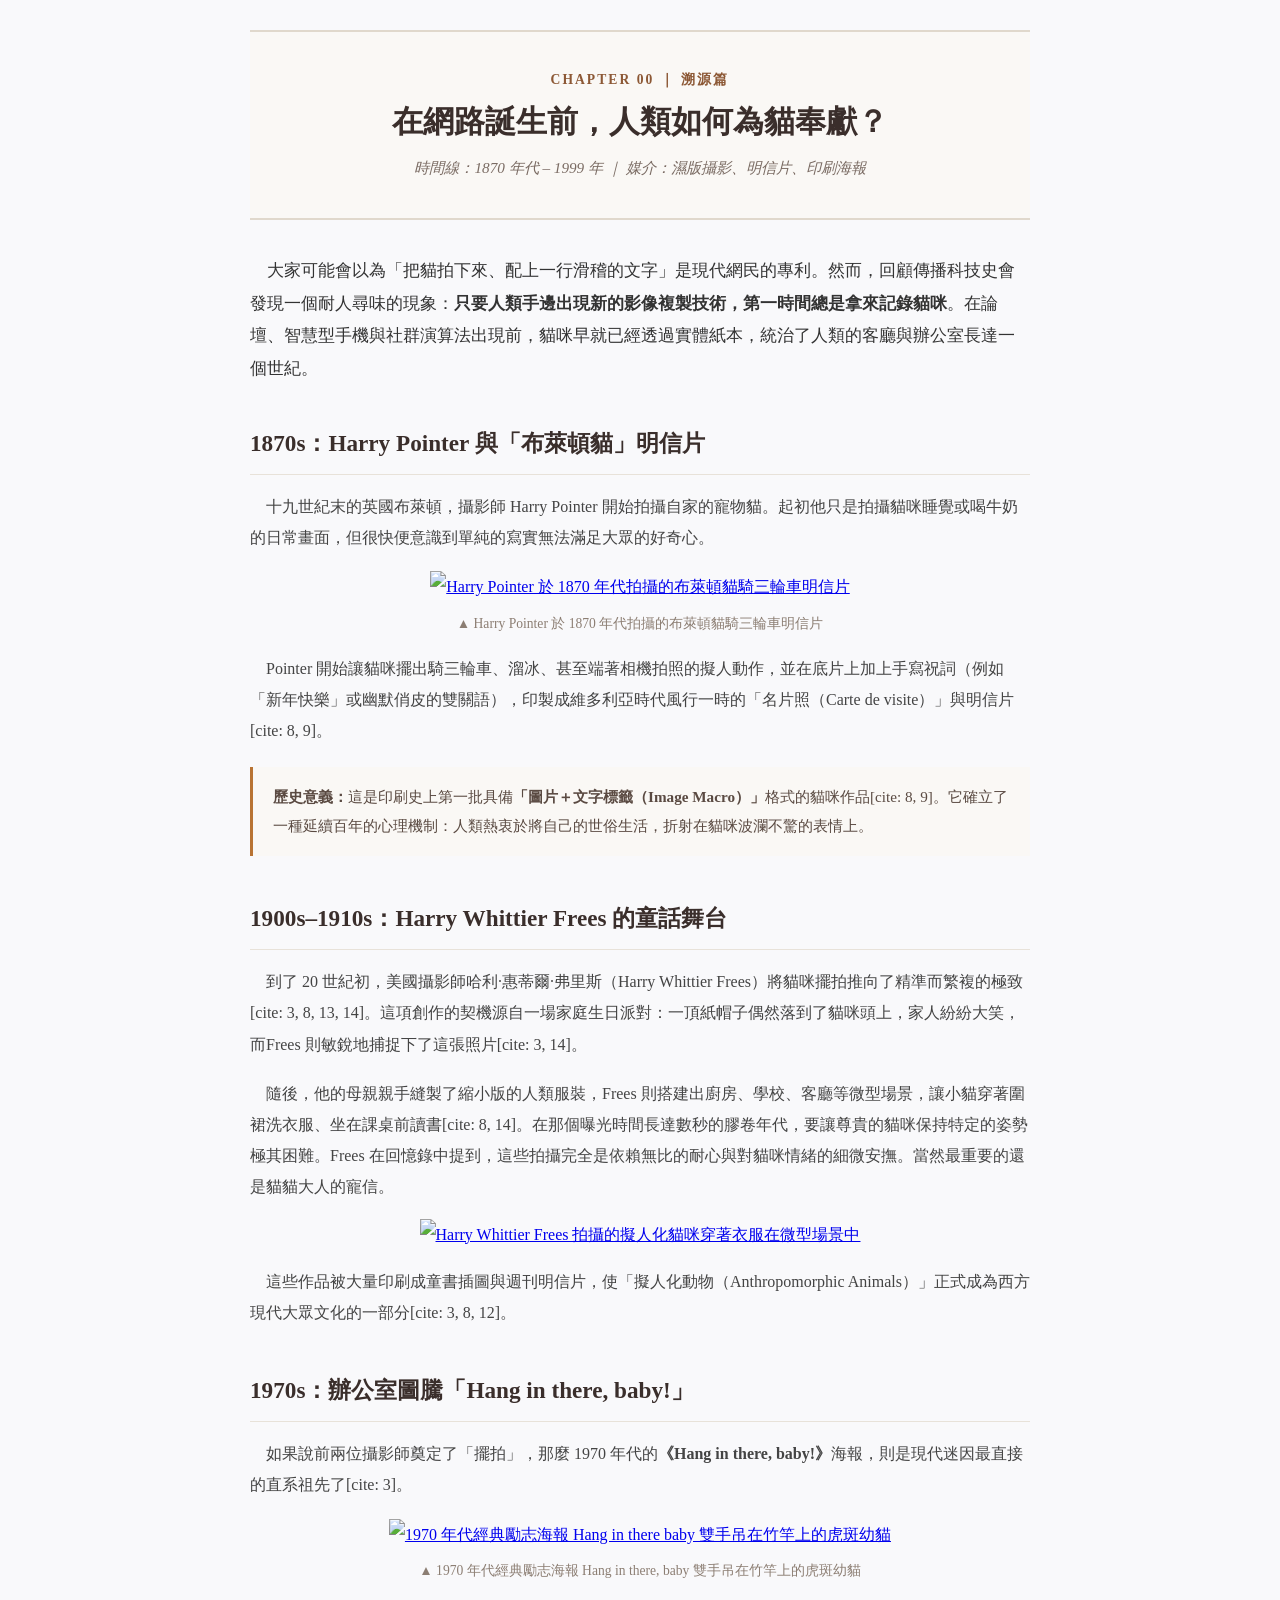
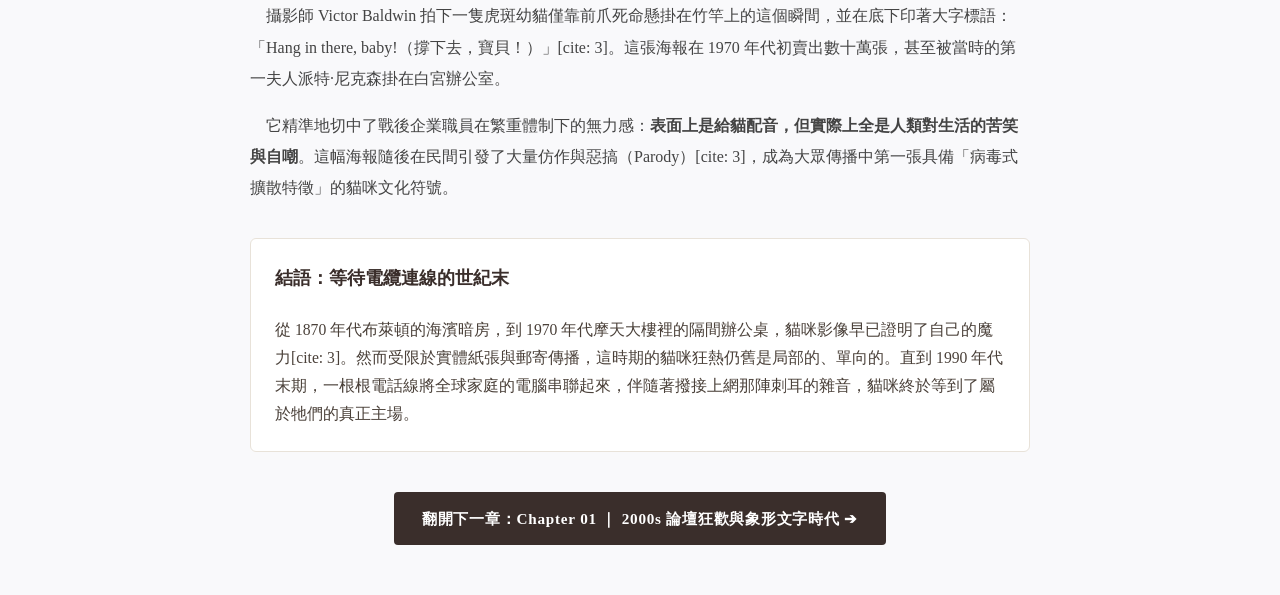
==== chapter-001870-1999.html @ 246f42c7 "feat: 部署貓咪迷因歷史全站至 GitHub Pages 靜態 HTML - 首頁 + 4 章節 + 資料來源共 6 個 HTML 檔案 - 從 Blogger 片段包裝為完整 HTML5 骨架（" ====
<!DOCTYPE html>
<html lang="zh-Hant">
<head>
    <meta charset="UTF-8">
    <meta name="viewport" content="width=device-width, initial-scale=1.0">
    <title>溯源篇（1870–1999） | 貓咪迷因歷史</title>
    <meta name="description" content="在網路誕生前，人類如何為貓奉獻？從維多利亞時期的明信片到1970年代的勵志海報，探索貓咪迷因的史前史。">
    <style>
        body {
            font-family: -apple-system, BlinkMacSystemFont, "Noto Serif TC", "PingFang TC", "Microsoft JhengHei", serif;
            line-height: 1.95;
            color: #2e2e2e;
            max-width: 800px;
            margin: 0 auto;
            padding: 15px 10px;
            background: #f9f9fb;
        }
    </style>
</head>
<body>

<div style="color: #2e2e2e; font-family: -apple-system, BlinkMacSystemFont, &quot;Noto Serif TC&quot;, &quot;PingFang TC&quot;, &quot;Microsoft JhengHei&quot;, serif; line-height: 1.95; margin: 0px auto; max-width: 780px; padding: 15px 10px;">

  <!--章節標頭區-->
  <div style="background-color: #faf8f5; border-bottom: 2px solid rgb(224, 216, 204); border-top: 2px solid rgb(224, 216, 204); margin-bottom: 35px; padding: 35px 20px; text-align: center;">
    <span style="color: #8c5835; display: block; font-size: 0.85rem; font-weight: 700; letter-spacing: 0.15em; margin-bottom: 6px; text-transform: uppercase;">CHAPTER 00 ｜ 溯源篇</span>
    <h1 style="color: #3a2e2b; font-size: 1.95rem; font-weight: 800; line-height: 1.4; margin: 0px 0px 10px;">
      在網路誕生前，人類如何為貓奉獻？
    </h1>
    <p style="color: #7a6b63; font-size: 0.95rem; font-style: italic; margin: 0px;">
      時間線：1870 年代 – 1999 年 ｜ 媒介：濕版攝影、明信片、印刷海報
    </p>
  </div>

  <!--引言-->
  <p style="color: #333333; font-size: 1.05rem; margin-bottom: 24px; text-indent: 1em;">大家可能會以為「把貓拍下來、配上一行滑稽的文字」是現代網民的專利。然而，回顧傳播科技史會發現一個耐人尋味的現象：<strong>只要人類手邊出現新的影像複製技術，第一時間總是拿來記錄貓咪</strong>。在論壇、智慧型手機與社群演算法出現前，貓咪早就已經透過實體紙本，統治了人類的客廳與辦公室長達一個世紀。
  </p>

  <!--區塊一：Harry Pointer-->
  <h2 style="border-bottom: 1px solid rgb(232, 226, 217); color: #3a2e2b; font-size: 1.45rem; margin-bottom: 15px; margin-top: 35px; padding-bottom: 8px;">
    1870s：Harry Pointer 與「布萊頓貓」明信片
  </h2>

  <p style="color: #444444; font-size: 1rem; margin-bottom: 18px; text-indent: 1em;">
    十九世紀末的英國布萊頓，攝影師 Harry Pointer 開始拍攝自家的寵物貓。起初他只是拍攝貓咪睡覺或喝牛奶的日常畫面，但很快便意識到單純的寫實無法滿足大眾的好奇心。
  </p><div class="separator" style="clear: both; text-align: center;"><a href="https://www.photohistory-sussex.co.uk/BtnPointerCat03.jpg" imageanchor="1" style="margin-left: 1em; margin-right: 1em;"><img alt="Harry Pointer 於 1870 年代拍攝的布萊頓貓騎三輪車明信片" border="0" data-original-height="493" data-original-width="301" height="493" src="https://www.photohistory-sussex.co.uk/BtnPointerCat03.jpg" width="301" /></a></div><p style="color: #8c7e73; font-size: 0.85rem; margin-top: 8px; text-align: center;">▲ Harry Pointer 於 1870 年代拍攝的布萊頓貓騎三輪車明信片</p>

  <p style="color: #444444; font-size: 1rem; margin-bottom: 16px; text-indent: 1em;">
    Pointer 開始讓貓咪擺出騎三輪車、溜冰、甚至端著相機拍照的擬人動作，並在底片上加上手寫祝詞（例如「新年快樂」或幽默俏皮的雙關語），印製成維多利亞時代風行一時的「名片照（Carte de visite）」與明信片[cite: 8, 9]。
  </p>

  <div style="background-color: #faf8f5; border-left: 3px solid rgb(184, 115, 51); color: #5a4a42; font-size: 0.95rem; margin: 20px 0px; padding: 15px 20px;">
    <strong>歷史意義：</strong>這是印刷史上第一批具備<strong>「圖片＋文字標籤（Image Macro）」</strong>格式的貓咪作品[cite: 8, 9]。它確立了一種延續百年的心理機制：人類熱衷於將自己的世俗生活，折射在貓咪波瀾不驚的表情上。
  </div>

  <!--區塊二：Harry Whittier Frees-->
  <h2 style="border-bottom: 1px solid rgb(232, 226, 217); color: #3a2e2b; font-size: 1.45rem; margin-bottom: 15px; margin-top: 40px; padding-bottom: 8px;">
    1900s–1910s：Harry Whittier Frees 的童話舞台
  </h2>

  <p style="color: #444444; font-size: 1rem; margin-bottom: 18px; text-indent: 1em;">
    到了 20 世紀初，美國攝影師哈利·惠蒂爾·弗里斯（Harry Whittier Frees）將貓咪擺拍推向了精準而繁複的極致[cite: 3, 8, 13, 14]。這項創作的契機源自一場家庭生日派對：一頂紙帽子偶然落到了貓咪頭上，家人紛紛大笑，而Frees 則敏銳地捕捉下了這張照片[cite: 3, 14]。
  </p>

  <p style="color: #444444; font-size: 1rem; margin-bottom: 16px; text-indent: 1em;">
    隨後，他的母親親手縫製了縮小版的人類服裝，Frees 則搭建出廚房、學校、客廳等微型場景，讓小貓穿著圍裙洗衣服、坐在課桌前讀書[cite: 8, 14]。在那個曝光時間長達數秒的膠卷年代，要讓尊貴的貓咪保持特定的姿勢極其困難。Frees 在回憶錄中提到，這些拍攝完全是依賴無比的耐心與對貓咪情緒的細微安撫。當然最重要的還是貓貓大人的寵信。</p><div class="separator" style="clear: both; text-align: center;"><a href="https://cdn2-digiphoto.techbang.com/system/images/76340/original/c484a9bb37d3f48717db38a33fe26c1b.jpg?1397632180" imageanchor="1" style="margin-left: 1em; margin-right: 1em;"><img alt="Harry Whittier Frees 拍攝的擬人化貓咪穿著衣服在微型場景中" border="0" data-original-height="484" data-original-width="640" height="374" src="https://cdn2-digiphoto.techbang.com/system/images/76340/original/c484a9bb37d3f48717db38a33fe26c1b.jpg?1397632180" width="495" /></a></div>

  <p style="color: #444444; font-size: 1rem; margin-bottom: 18px; text-indent: 1em;">
    這些作品被大量印刷成童書插圖與週刊明信片，使「擬人化動物（Anthropomorphic Animals）」正式成為西方現代大眾文化的一部分[cite: 3, 8, 12]。
  </p>

  <!--區塊三：Hang in there, baby-->
  <h2 style="border-bottom: 1px solid rgb(232, 226, 217); color: #3a2e2b; font-size: 1.45rem; margin-bottom: 15px; margin-top: 40px; padding-bottom: 8px;">
    1970s：辦公室圖騰「Hang in there, baby!」
  </h2>

  <p style="color: #444444; font-size: 1rem; margin-bottom: 18px; text-indent: 1em;">
    如果說前兩位攝影師奠定了「擺拍」，那麼 1970 年代的<strong>《Hang in there, baby!》</strong>海報，則是現代迷因最直接的直系祖先了[cite: 3]。
  </p><div class="separator" style="clear: both; text-align: center;"><a href="https://upload.wikimedia.org/wikipedia/en/9/9d/Hang_In_There_Victor_Baldwin.jpg?utm_source=en.wikipedia.org&amp;utm_campaign=index&amp;utm_content=original" imageanchor="1" style="margin-left: 1em; margin-right: 1em;"><img alt="1970 年代經典勵志海報 Hang in there baby 雙手吊在竹竿上的虎斑幼貓" border="0" data-original-height="389" data-original-width="255" height="389" src="https://upload.wikimedia.org/wikipedia/en/9/9d/Hang_In_There_Victor_Baldwin.jpg?utm_source=en.wikipedia.org&amp;utm_campaign=index&amp;utm_content=original" width="255" /></a></div><p style="color: #8c7e73; font-size: 0.85rem; margin-top: 8px; text-align: center;">▲ 1970 年代經典勵志海報 Hang in there, baby 雙手吊在竹竿上的虎斑幼貓</p>

  <p style="color: #444444; font-size: 1rem; margin-bottom: 16px; text-indent: 1em;">
    攝影師 Victor Baldwin 拍下一隻虎斑幼貓僅靠前爪死命懸掛在竹竿上的這個瞬間，並在底下印著大字標語：「Hang in there, baby!（撐下去，寶貝！）」[cite: 3]。這張海報在 1970 年代初賣出數十萬張，甚至被當時的第一夫人派特·尼克森掛在白宮辦公室。
  </p>

  <p style="color: #444444; font-size: 1rem; margin-bottom: 20px; text-indent: 1em;">
    它精準地切中了戰後企業職員在繁重體制下的無力感：<strong>表面上是給貓配音，但實際上全是人類對生活的苦笑與自嘲</strong>。這幅海報隨後在民間引發了大量仿作與惡搞（Parody）[cite: 3]，成為大眾傳播中第一張具備「病毒式擴散特徵」的貓咪文化符號。
  </p>

  <!--結語與時代轉折-->
  <div style="background-color: white; border-radius: 6px; border: 1px solid rgb(232, 226, 217); margin: 35px 0px; padding: 22px 24px;">
    <h3 style="color: #3a2e2b; font-size: 1.15rem; font-weight: 700; margin-top: 0px;">
      結語：等待電纜連線的世紀末
    </h3>
    <p style="color: #4a4039; font-size: 0.98rem; line-height: 1.8; margin-bottom: 0px;">
      從 1870 年代布萊頓的海濱暗房，到 1970 年代摩天大樓裡的隔間辦公桌，貓咪影像早已證明了自己的魔力[cite: 3]。然而受限於實體紙張與郵寄傳播，這時期的貓咪狂熱仍舊是局部的、單向的。直到 1990 年代末期，一根根電話線將全球家庭的電腦串聯起來，伴隨著撥接上網那陣刺耳的雜音，貓咪終於等到了屬於牠們的真正主場。
    </p>
  </div>

  <!--下一章按鈕-->
  <div style="margin: 40px 0px 20px; text-align: center;">
    <a href="chapter-012000-2009.html" style="background-color: #3a2e2b; border-radius: 4px; color: white; display: inline-block; font-size: 0.95rem; font-weight: 600; letter-spacing: 0.05em; padding: 12px 28px; text-decoration: none;">
      翻開下一章：Chapter 01 ｜ 2000s 論壇狂歡與象形文字時代 ➔
    </a>
  </div>

</div>

</body>
</html>
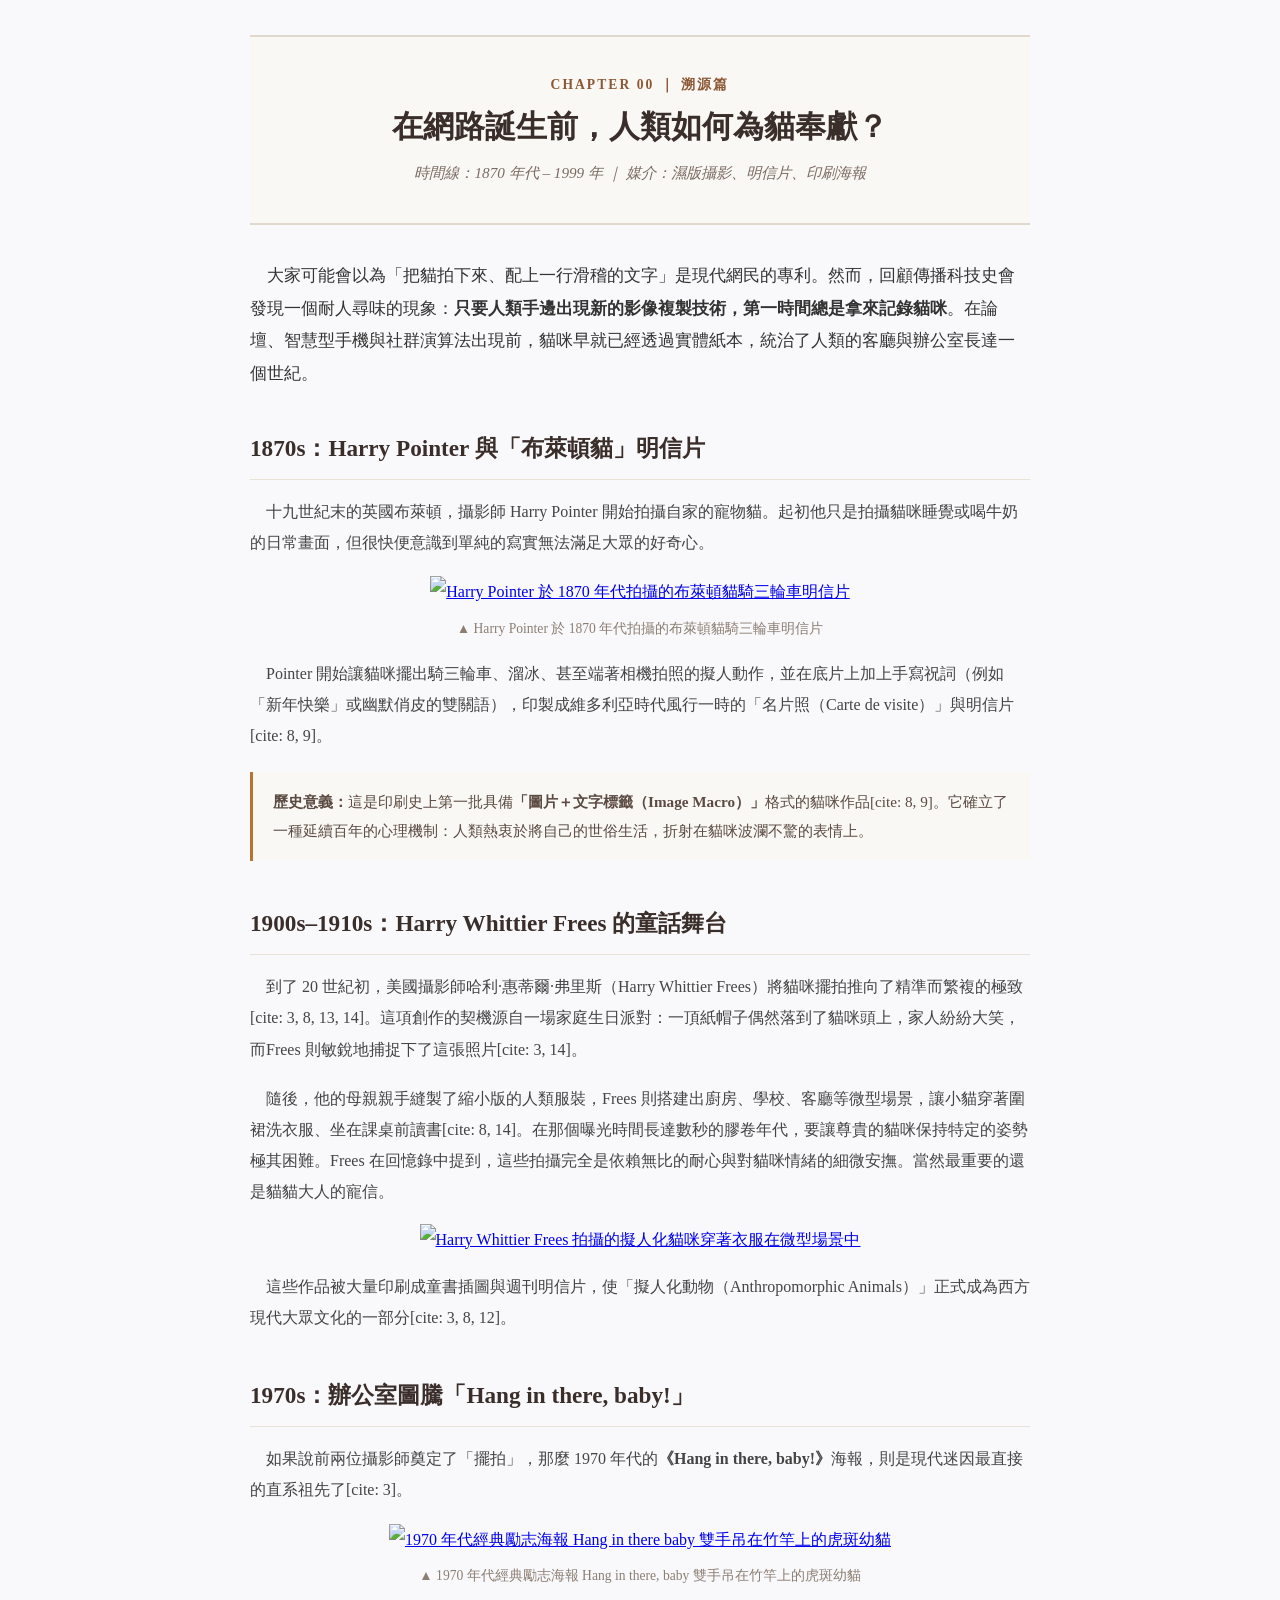
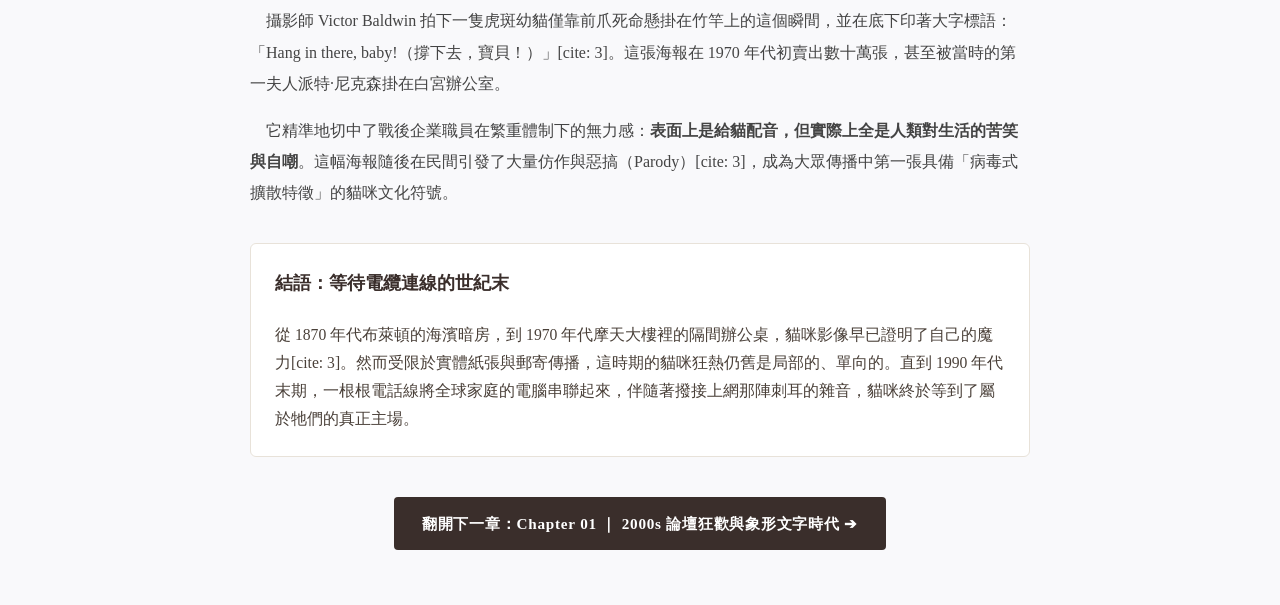
==== commit 1498487e: "refactor: 提取 body 樣式至外部 style.css - 新建 style.css（統一 font-family/line-height/padding 等） - 6 個 HTML 的 " ====
--- a/chapter-001870-1999.html
+++ b/chapter-001870-1999.html
@@ -5,17 +5,7 @@
     <meta name="viewport" content="width=device-width, initial-scale=1.0">
     <title>溯源篇（1870–1999） | 貓咪迷因歷史</title>
     <meta name="description" content="在網路誕生前，人類如何為貓奉獻？從維多利亞時期的明信片到1970年代的勵志海報，探索貓咪迷因的史前史。">
-    <style>
-        body {
-            font-family: -apple-system, BlinkMacSystemFont, "Noto Serif TC", "PingFang TC", "Microsoft JhengHei", serif;
-            line-height: 1.95;
-            color: #2e2e2e;
-            max-width: 800px;
-            margin: 0 auto;
-            padding: 15px 10px;
-            background: #f9f9fb;
-        }
-    </style>
+    <link rel="stylesheet" href="style.css">
 </head>
 <body>
 
--- a/style.css
+++ b/style.css
@@ -0,0 +1,9 @@
+body {
+    font-family: -apple-system, BlinkMacSystemFont, "Noto Serif TC", "PingFang TC", "Microsoft JhengHei", serif;
+    line-height: 1.9;
+    color: #2e2e2e;
+    max-width: 800px;
+    margin: 0 auto;
+    padding: 20px 10px;
+    background: #f9f9fb;
+}
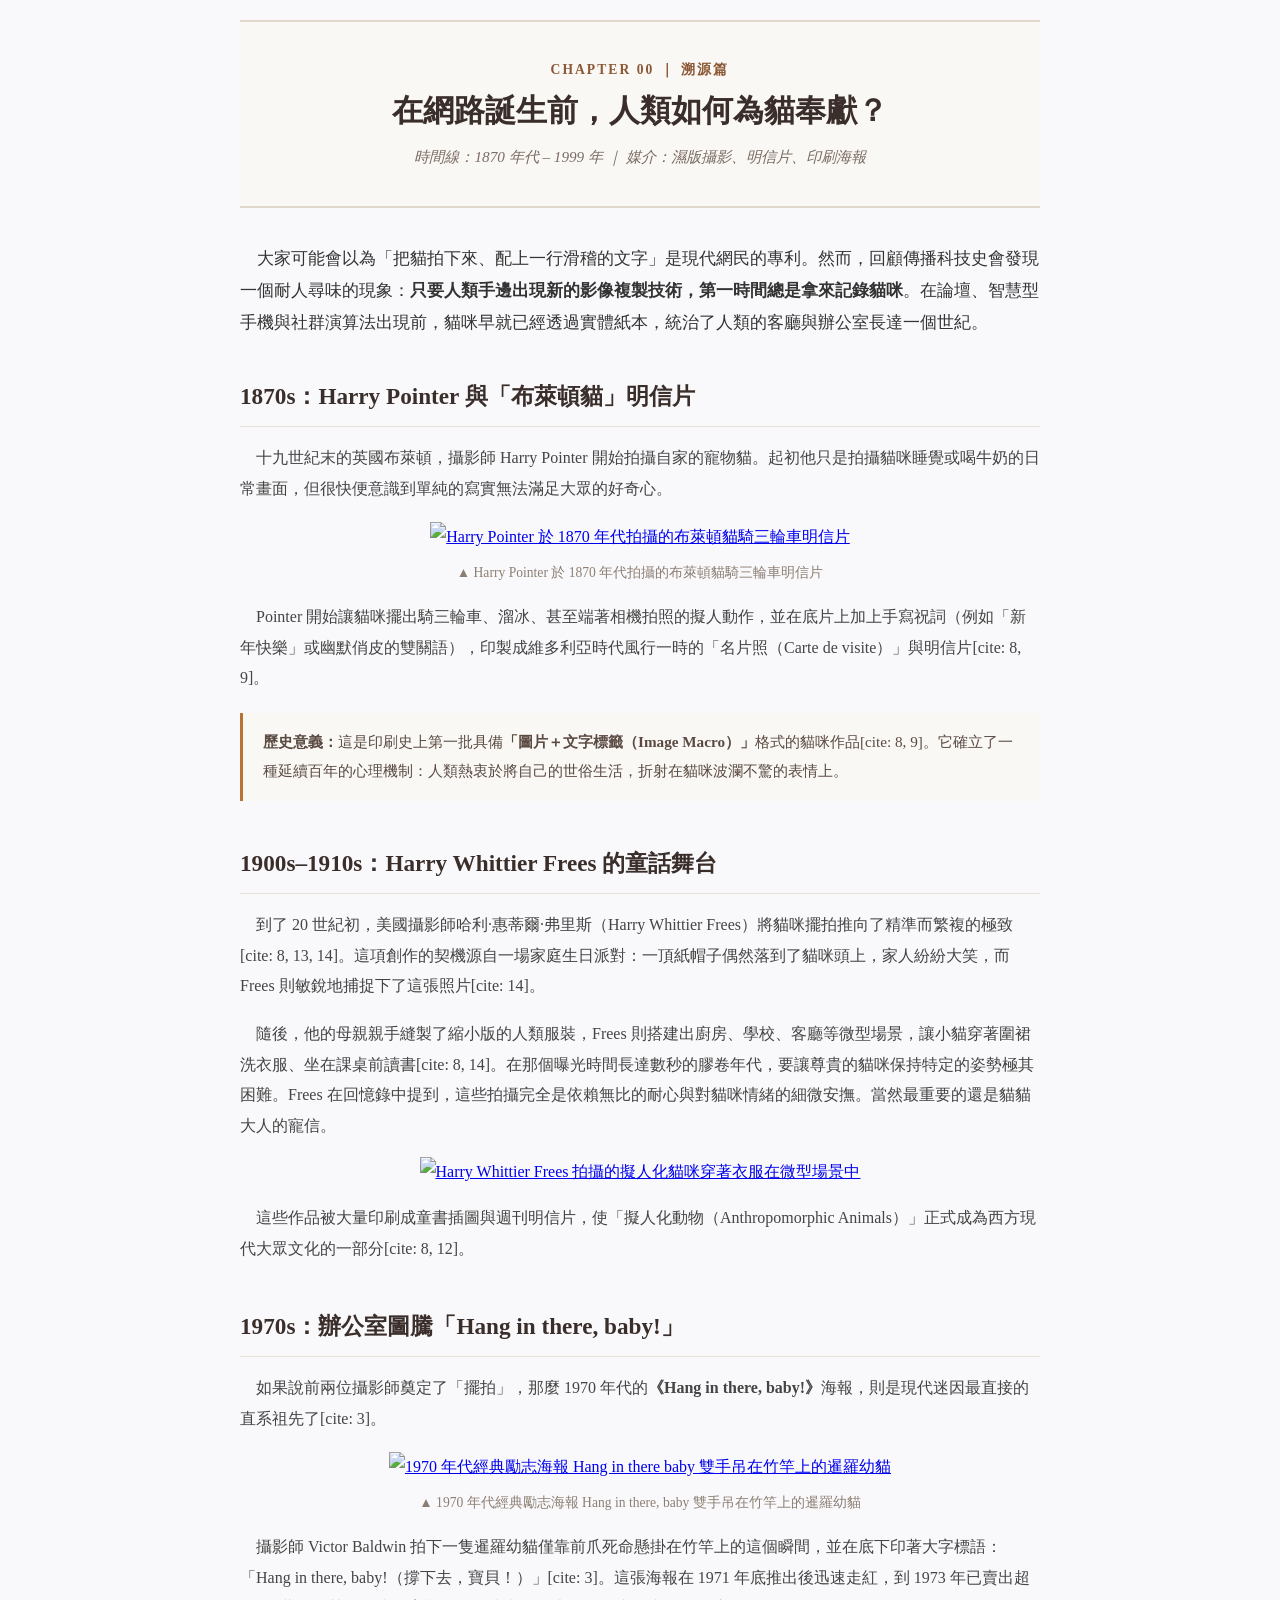
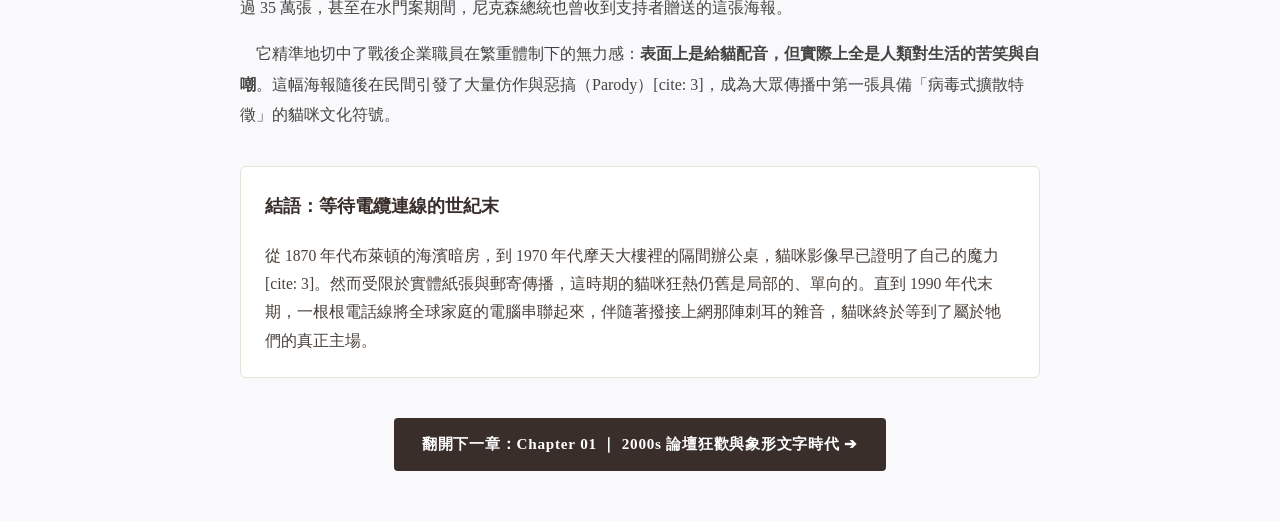
==== commit 053d187a: "feat: 同步 Blogger 版 UI/UX 互動效果與來源清理至 GitHub Pages 內容同步（對應 Blogger 8 個 commit）： - 引用重映射：刪除失效來源 [4]，改為 " ====
--- a/chapter-001870-1999.html
+++ b/chapter-001870-1999.html
@@ -1,4 +1,4 @@
-<!DOCTYPE html>
+﻿<!DOCTYPE html>
 <html lang="zh-Hant">
 <head>
     <meta charset="UTF-8">
@@ -9,9 +9,7 @@
 </head>
 <body>
 
-<div style="color: #2e2e2e; font-family: -apple-system, BlinkMacSystemFont, &quot;Noto Serif TC&quot;, &quot;PingFang TC&quot;, &quot;Microsoft JhengHei&quot;, serif; line-height: 1.95; margin: 0px auto; max-width: 780px; padding: 15px 10px;">
-
-  <!--章節標頭區-->
+<!--章節標頭區-->
   <div style="background-color: #faf8f5; border-bottom: 2px solid rgb(224, 216, 204); border-top: 2px solid rgb(224, 216, 204); margin-bottom: 35px; padding: 35px 20px; text-align: center;">
     <span style="color: #8c5835; display: block; font-size: 0.85rem; font-weight: 700; letter-spacing: 0.15em; margin-bottom: 6px; text-transform: uppercase;">CHAPTER 00 ｜ 溯源篇</span>
     <h1 style="color: #3a2e2b; font-size: 1.95rem; font-weight: 800; line-height: 1.4; margin: 0px 0px 10px;">
@@ -49,14 +47,14 @@
   </h2>
 
   <p style="color: #444444; font-size: 1rem; margin-bottom: 18px; text-indent: 1em;">
-    到了 20 世紀初，美國攝影師哈利·惠蒂爾·弗里斯（Harry Whittier Frees）將貓咪擺拍推向了精準而繁複的極致[cite: 3, 8, 13, 14]。這項創作的契機源自一場家庭生日派對：一頂紙帽子偶然落到了貓咪頭上，家人紛紛大笑，而Frees 則敏銳地捕捉下了這張照片[cite: 3, 14]。
+    到了 20 世紀初，美國攝影師哈利·惠蒂爾·弗里斯（Harry Whittier Frees）將貓咪擺拍推向了精準而繁複的極致[cite: 8, 13, 14]。這項創作的契機源自一場家庭生日派對：一頂紙帽子偶然落到了貓咪頭上，家人紛紛大笑，而Frees 則敏銳地捕捉下了這張照片[cite: 14]。
   </p>
 
   <p style="color: #444444; font-size: 1rem; margin-bottom: 16px; text-indent: 1em;">
     隨後，他的母親親手縫製了縮小版的人類服裝，Frees 則搭建出廚房、學校、客廳等微型場景，讓小貓穿著圍裙洗衣服、坐在課桌前讀書[cite: 8, 14]。在那個曝光時間長達數秒的膠卷年代，要讓尊貴的貓咪保持特定的姿勢極其困難。Frees 在回憶錄中提到，這些拍攝完全是依賴無比的耐心與對貓咪情緒的細微安撫。當然最重要的還是貓貓大人的寵信。</p><div class="separator" style="clear: both; text-align: center;"><a href="https://cdn2-digiphoto.techbang.com/system/images/76340/original/c484a9bb37d3f48717db38a33fe26c1b.jpg?1397632180" imageanchor="1" style="margin-left: 1em; margin-right: 1em;"><img alt="Harry Whittier Frees 拍攝的擬人化貓咪穿著衣服在微型場景中" border="0" data-original-height="484" data-original-width="640" height="374" src="https://cdn2-digiphoto.techbang.com/system/images/76340/original/c484a9bb37d3f48717db38a33fe26c1b.jpg?1397632180" width="495" /></a></div>
 
   <p style="color: #444444; font-size: 1rem; margin-bottom: 18px; text-indent: 1em;">
-    這些作品被大量印刷成童書插圖與週刊明信片，使「擬人化動物（Anthropomorphic Animals）」正式成為西方現代大眾文化的一部分[cite: 3, 8, 12]。
+    這些作品被大量印刷成童書插圖與週刊明信片，使「擬人化動物（Anthropomorphic Animals）」正式成為西方現代大眾文化的一部分[cite: 8, 12]。
   </p>
 
   <!--區塊三：Hang in there, baby-->
@@ -66,10 +64,10 @@
 
   <p style="color: #444444; font-size: 1rem; margin-bottom: 18px; text-indent: 1em;">
     如果說前兩位攝影師奠定了「擺拍」，那麼 1970 年代的<strong>《Hang in there, baby!》</strong>海報，則是現代迷因最直接的直系祖先了[cite: 3]。
-  </p><div class="separator" style="clear: both; text-align: center;"><a href="https://upload.wikimedia.org/wikipedia/en/9/9d/Hang_In_There_Victor_Baldwin.jpg?utm_source=en.wikipedia.org&amp;utm_campaign=index&amp;utm_content=original" imageanchor="1" style="margin-left: 1em; margin-right: 1em;"><img alt="1970 年代經典勵志海報 Hang in there baby 雙手吊在竹竿上的虎斑幼貓" border="0" data-original-height="389" data-original-width="255" height="389" src="https://upload.wikimedia.org/wikipedia/en/9/9d/Hang_In_There_Victor_Baldwin.jpg?utm_source=en.wikipedia.org&amp;utm_campaign=index&amp;utm_content=original" width="255" /></a></div><p style="color: #8c7e73; font-size: 0.85rem; margin-top: 8px; text-align: center;">▲ 1970 年代經典勵志海報 Hang in there, baby 雙手吊在竹竿上的虎斑幼貓</p>
+  </p><div class="separator" style="clear: both; text-align: center;"><a href="https://upload.wikimedia.org/wikipedia/en/9/9d/Hang_In_There_Victor_Baldwin.jpg?utm_source=en.wikipedia.org&amp;utm_campaign=index&amp;utm_content=original" imageanchor="1" style="margin-left: 1em; margin-right: 1em;"><img alt="1970 年代經典勵志海報 Hang in there baby 雙手吊在竹竿上的暹羅幼貓" border="0" data-original-height="389" data-original-width="255" height="389" src="https://upload.wikimedia.org/wikipedia/en/9/9d/Hang_In_There_Victor_Baldwin.jpg?utm_source=en.wikipedia.org&amp;utm_campaign=index&amp;utm_content=original" width="255" /></a></div><p style="color: #8c7e73; font-size: 0.85rem; margin-top: 8px; text-align: center;">▲ 1970 年代經典勵志海報 Hang in there, baby 雙手吊在竹竿上的暹羅幼貓</p>
 
   <p style="color: #444444; font-size: 1rem; margin-bottom: 16px; text-indent: 1em;">
-    攝影師 Victor Baldwin 拍下一隻虎斑幼貓僅靠前爪死命懸掛在竹竿上的這個瞬間，並在底下印著大字標語：「Hang in there, baby!（撐下去，寶貝！）」[cite: 3]。這張海報在 1970 年代初賣出數十萬張，甚至被當時的第一夫人派特·尼克森掛在白宮辦公室。
+    攝影師 Victor Baldwin 拍下一隻暹羅幼貓僅靠前爪死命懸掛在竹竿上的這個瞬間，並在底下印著大字標語：「Hang in there, baby!（撐下去，寶貝！）」[cite: 3]。這張海報在 1971 年底推出後迅速走紅，到 1973 年已賣出超過 35 萬張，甚至在水門案期間，尼克森總統也曾收到支持者贈送的這張海報。
   </p>
 
   <p style="color: #444444; font-size: 1rem; margin-bottom: 20px; text-indent: 1em;">
@@ -88,12 +86,12 @@
 
   <!--下一章按鈕-->
   <div style="margin: 40px 0px 20px; text-align: center;">
-    <a href="chapter-012000-2009.html" style="background-color: #3a2e2b; border-radius: 4px; color: white; display: inline-block; font-size: 0.95rem; font-weight: 600; letter-spacing: 0.05em; padding: 12px 28px; text-decoration: none;">
+    <a class="btn-glow-fill" href="chapter-012000-2009.html" style="background-color: #3a2e2b; border-radius: 4px; color: white; display: inline-block; font-size: 0.95rem; font-weight: 600; letter-spacing: 0.05em; padding: 12px 28px; text-decoration: none;">
       翻開下一章：Chapter 01 ｜ 2000s 論壇狂歡與象形文字時代 ➔
     </a>
   </div>
 
-</div>
+  <script src="interactions.js" defer></script>
 
 </body>
 </html>
--- a/style.css
+++ b/style.css
@@ -7,3 +7,160 @@
     padding: 20px 10px;
     background: #f9f9fb;
 }
+
+/* 游標聚光互動效果：首頁章節卡片（邊框發光） */
+.chapter-card {
+    --glow: #d4923f;
+    position: relative;
+    isolation: isolate;
+}
+
+.chapter-card::before {
+    background: radial-gradient(var(--glow-r, 200px) var(--glow-r, 200px) at var(--mx, 50%) var(--my, 50%),
+        var(--glow), transparent 85%);
+    border-radius: 8px;
+    content: "";
+    inset: -1px;
+    opacity: var(--lit, 0);
+    padding: 2px;
+    pointer-events: none;
+    position: absolute;
+    transition: opacity 0.3s;
+    z-index: 0;
+    -webkit-mask: linear-gradient(#000 0 0) content-box,
+        linear-gradient(#000 0 0);
+    -webkit-mask-composite: xor;
+    mask-composite: exclude;
+}
+
+.chapter-card:hover {
+    box-shadow: 0 0 12px rgba(180, 115, 51, 0.35);
+}
+
+.chapter-card:focus-visible {
+    outline: 3px solid var(--glow);
+    outline-offset: 4px;
+}
+
+/* 游標聚光互動效果：章節導覽按鈕（邊框發光） */
+.btn-glow-border {
+    --glow: #d4923f;
+    position: relative;
+    isolation: isolate;
+}
+
+.btn-glow-border::before {
+    background: radial-gradient(var(--glow-r, 200px) var(--glow-r, 200px) at var(--mx, 50%) var(--my, 50%),
+        var(--glow), transparent 85%);
+    border-radius: 6px;
+    content: "";
+    inset: -1px;
+    opacity: var(--lit, 0);
+    padding: 2px;
+    pointer-events: none;
+    position: absolute;
+    transition: opacity 0.3s;
+    z-index: 0;
+    -webkit-mask: linear-gradient(#000 0 0) content-box,
+        linear-gradient(#000 0 0);
+    -webkit-mask-composite: xor;
+    mask-composite: exclude;
+}
+
+.btn-glow-border:hover {
+    box-shadow: 0 0 10px rgba(180, 115, 51, 0.35);
+}
+
+.btn-glow-border:focus-visible {
+    outline: 3px solid var(--glow);
+    outline-offset: 3px;
+}
+
+/* 游標聚光互動效果：章節導覽按鈕（內部發光） */
+.btn-glow-fill {
+    position: relative;
+    isolation: isolate;
+    overflow: hidden;
+}
+
+.btn-glow-fill::before {
+    background: radial-gradient(var(--glow-r, 200px) circle at var(--mx, 50%) var(--my, 50%),
+        rgba(212, 146, 63, 0.35), transparent 65%);
+    content: "";
+    inset: 0;
+    opacity: var(--lit, 0);
+    pointer-events: none;
+    position: absolute;
+    transition: opacity 0.3s;
+    z-index: -1;
+}
+
+.btn-glow-fill:focus-visible {
+    outline: 3px solid #d4923f;
+    outline-offset: 3px;
+}
+
+/* Nyan Cat 點擊彩蛋：圖片素材 */
+.nyan-wrap {
+    animation: nyanRun var(--nyan-dur, 1.1s) linear forwards;
+    height: 28px;
+    left: 0;
+    pointer-events: none;
+    position: fixed;
+    top: 0;
+    width: 50px;
+    will-change: transform;
+    z-index: 9999;
+}
+
+.nyan-art {
+    animation: nyanHop 0.14s steps(2, end) infinite;
+    height: 28px;
+    position: relative;
+    transform: scaleX(var(--sx, 1));
+    width: 50px;
+}
+
+.nyan-art img {
+    display: block;
+    height: 28px;
+    image-rendering: pixelated;
+    image-rendering: crisp-edges;
+    width: 50px;
+}
+
+@keyframes nyanRun {
+    from { transform: translateX(0); }
+    to { transform: translateX(var(--dx, 400px)); }
+}
+
+@keyframes nyanHop {
+    0%, 100% { transform: translateY(0) scaleX(var(--sx, 1)); }
+    50% { transform: translateY(-3px) scaleX(var(--sx, 1)); }
+}
+
+/* 無障礙：尊重使用者減少動態偏好 */
+@media (prefers-reduced-motion: reduce) {
+    .chapter-card::before {
+        background: radial-gradient(var(--glow-r, 200px) var(--glow-r, 200px) at 50% 50%,
+            var(--glow), transparent 85%);
+        transition: none;
+    }
+
+    .btn-glow-border::before {
+        background: radial-gradient(var(--glow-r, 200px) var(--glow-r, 200px) at 50% 50%,
+            var(--glow), transparent 85%);
+        transition: none;
+    }
+
+    .btn-glow-fill::before {
+        background: radial-gradient(var(--glow-r, 200px) circle at 50% 50%,
+            rgba(212, 146, 63, 0.35), transparent 65%);
+        transition: none;
+    }
+
+    .nyan-wrap {
+        animation: none;
+        display: none;
+    }
+}
